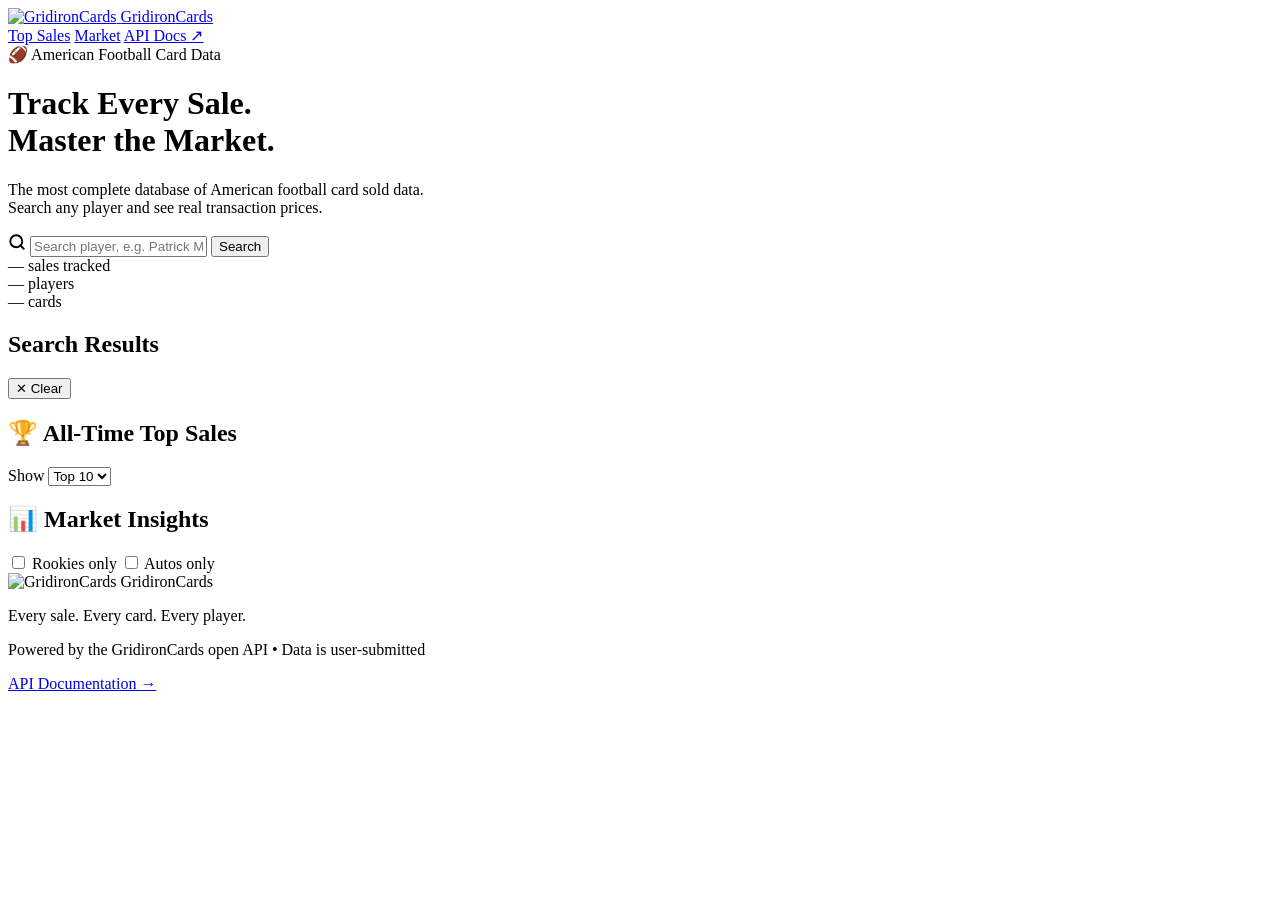
==== docs/index.html @ 2bea670d "Add docs/ for GitHub Pages with .nojekyll and Render API routing GitHub Pages is configured to build" ====
<!DOCTYPE html>
<html lang="en">
<head>
  <meta charset="UTF-8">
  <meta name="viewport" content="width=device-width, initial-scale=1.0">
  <title>GridironCards — Football Card Sales Tracker</title>
  <link rel="stylesheet" href="/style.css">
  <link rel="icon" type="image/svg+xml" href="/logo.svg">
</head>
<body>

  <!-- ── Navbar ─────────────────────────────────────────────────── -->
  <nav class="navbar">
    <div class="nav-inner">
      <a href="/" class="brand">
        <img src="/logo.svg" alt="GridironCards" class="nav-logo">
        <span class="brand-name">Gridiron<span class="brand-accent">Cards</span></span>
      </a>
      <div class="nav-links">
        <a href="#top-sales">Top Sales</a>
        <a href="#market">Market</a>
        <a href="/docs" target="_blank" rel="noopener">API Docs ↗</a>
      </div>
    </div>
  </nav>

  <!-- ── Hero ───────────────────────────────────────────────────── -->
  <header class="hero">
    <div class="field-lines" aria-hidden="true"></div>
    <div class="hero-inner">
      <div class="hero-eyebrow">🏈 American Football Card Data</div>
      <h1 class="hero-title">Track Every <span class="gold">Sale</span>.<br>Master the Market.</h1>
      <p class="hero-sub">The most complete database of American football card sold data.<br>Search any player and see real transaction prices.</p>
      <div class="search-bar">
        <span class="search-icon">
          <svg width="18" height="18" viewBox="0 0 24 24" fill="none" stroke="currentColor" stroke-width="2.5" stroke-linecap="round"><circle cx="11" cy="11" r="8"/><line x1="21" y1="21" x2="16.65" y2="16.65"/></svg>
        </span>
        <input type="text" id="search-input" placeholder="Search player, e.g. Patrick Mahomes…" autocomplete="off">
        <button id="search-btn" onclick="handleSearch()">Search</button>
      </div>
      <div class="hero-stats" id="hero-stats">
        <div class="stat-pill" id="stat-sales">— sales tracked</div>
        <div class="stat-pill" id="stat-players">— players</div>
        <div class="stat-pill" id="stat-cards">— cards</div>
      </div>
    </div>
  </header>

  <!-- ── Search Results ────────────────────────────────────────── -->
  <section id="search-results" class="section hidden">
    <div class="section-inner">
      <div class="section-header">
        <h2 class="section-title">
          Search Results
          <span class="tag" id="results-count"></span>
        </h2>
        <button class="btn-ghost" onclick="clearSearch()">✕ Clear</button>
      </div>
      <div id="search-results-body"></div>
    </div>
  </section>

  <!-- ── Top Sales ──────────────────────────────────────────────── -->
  <section id="top-sales" class="section alt">
    <div class="section-inner">
      <div class="section-header">
        <h2 class="section-title">🏆 All-Time Top Sales</h2>
        <div class="filter-row">
          <label>Show
            <select id="top-sales-limit" onchange="loadTopSales()">
              <option value="10">Top 10</option>
              <option value="25">Top 25</option>
              <option value="50">Top 50</option>
            </select>
          </label>
        </div>
      </div>
      <div id="top-sales-body"><div class="spinner"></div></div>
    </div>
  </section>

  <!-- ── Market Insights ───────────────────────────────────────── -->
  <section id="market" class="section">
    <div class="section-inner">
      <div class="section-header">
        <h2 class="section-title">📊 Market Insights</h2>
        <div class="filter-row">
          <label><input type="checkbox" id="filter-rookie" onchange="loadMarket()"> Rookies only</label>
          <label><input type="checkbox" id="filter-auto" onchange="loadMarket()"> Autos only</label>
        </div>
      </div>
      <div id="market-body"><div class="spinner"></div></div>
    </div>
  </section>

  <!-- ── Footer ─────────────────────────────────────────────────── -->
  <footer>
    <div class="footer-inner">
      <div class="footer-brand">
        <img src="/logo.svg" alt="GridironCards" class="footer-logo">
        <span class="brand-name">Gridiron<span class="brand-accent">Cards</span></span>
      </div>
      <p class="footer-tagline">Every sale. Every card. Every player.</p>
      <p class="footer-sub">Powered by the GridironCards open API &bull; Data is user-submitted</p>
      <a class="footer-link" href="/docs" target="_blank" rel="noopener">API Documentation →</a>
    </div>
  </footer>

  <script src="/app.js"></script>
</body>
</html>
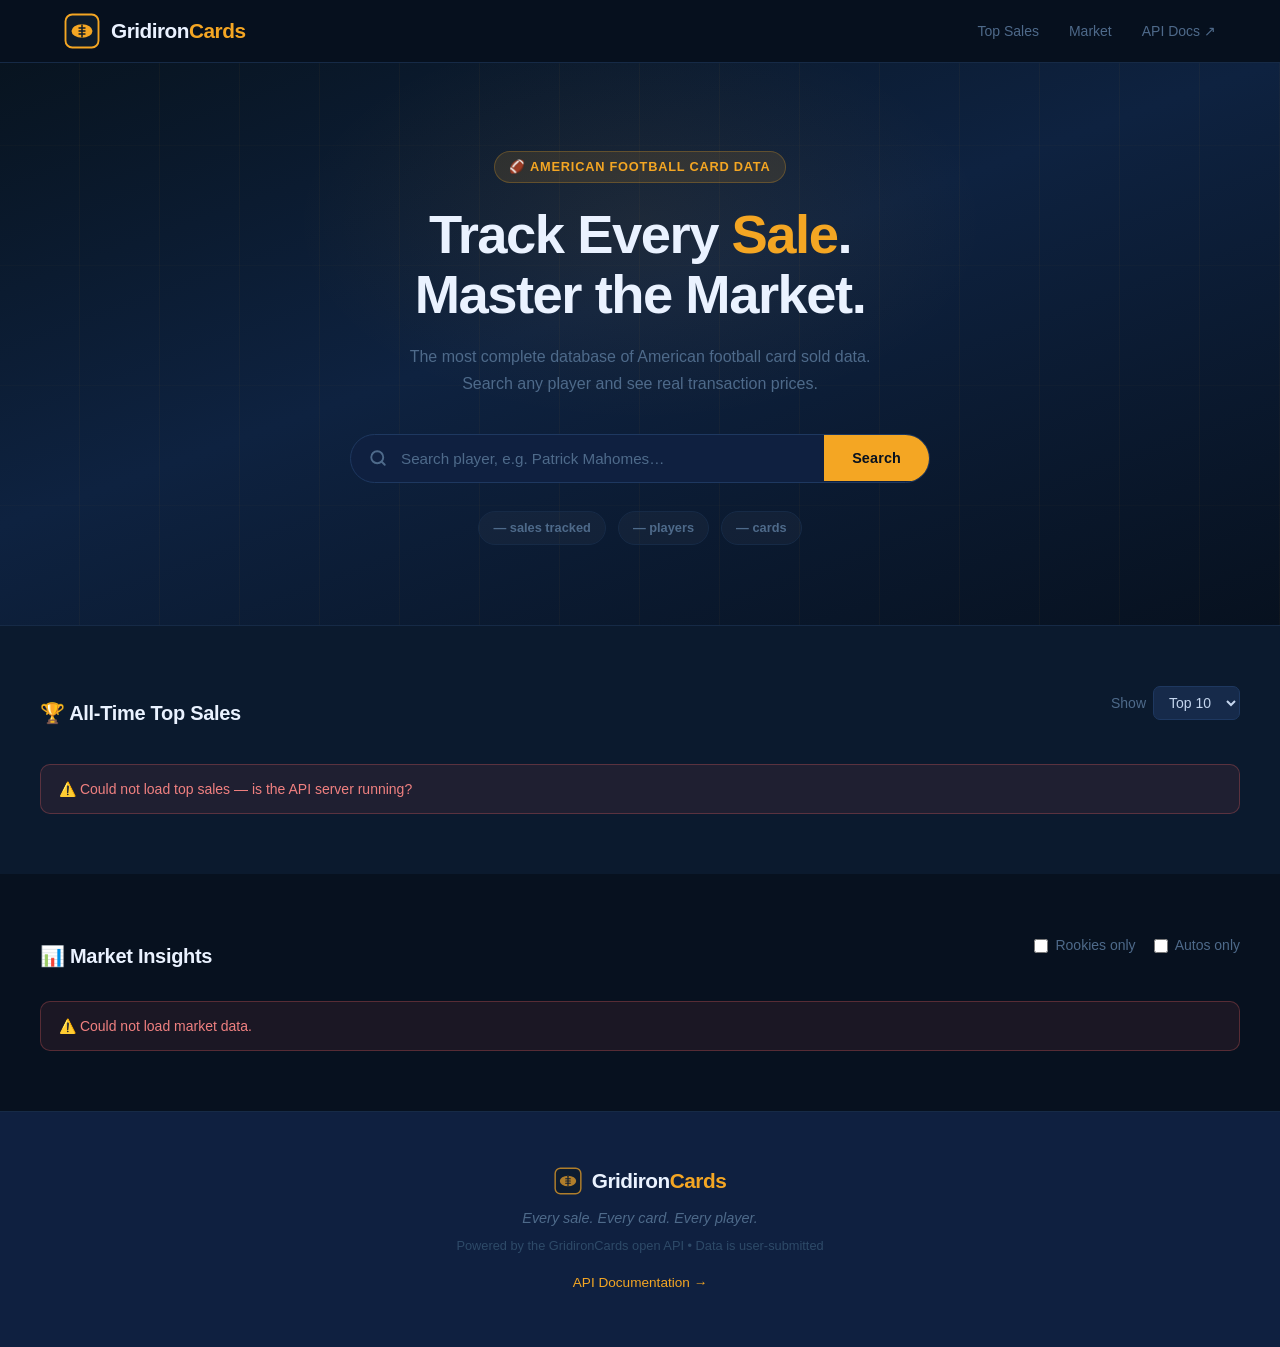
==== commit c50ee91c: "Fix GitHub Pages: use relative paths for assets Absolute paths like /style.css resolve to the domain" ====
--- a/docs/index.html
+++ b/docs/index.html
@@ -4,22 +4,22 @@
   <meta charset="UTF-8">
   <meta name="viewport" content="width=device-width, initial-scale=1.0">
   <title>GridironCards — Football Card Sales Tracker</title>
-  <link rel="stylesheet" href="/style.css">
-  <link rel="icon" type="image/svg+xml" href="/logo.svg">
+  <link rel="stylesheet" href="style.css">
+  <link rel="icon" type="image/svg+xml" href="logo.svg">
 </head>
 <body>
 
   <!-- ── Navbar ─────────────────────────────────────────────────── -->
   <nav class="navbar">
     <div class="nav-inner">
-      <a href="/" class="brand">
-        <img src="/logo.svg" alt="GridironCards" class="nav-logo">
+      <a href="." class="brand">
+        <img src="logo.svg" alt="GridironCards" class="nav-logo">
         <span class="brand-name">Gridiron<span class="brand-accent">Cards</span></span>
       </a>
       <div class="nav-links">
         <a href="#top-sales">Top Sales</a>
         <a href="#market">Market</a>
-        <a href="/docs" target="_blank" rel="noopener">API Docs ↗</a>
+        <a href="https://gridironcards.onrender.com/docs" target="_blank" rel="noopener">API Docs ↗</a>
       </div>
     </div>
   </nav>
@@ -97,15 +97,15 @@
   <footer>
     <div class="footer-inner">
       <div class="footer-brand">
-        <img src="/logo.svg" alt="GridironCards" class="footer-logo">
+        <img src="logo.svg" alt="GridironCards" class="footer-logo">
         <span class="brand-name">Gridiron<span class="brand-accent">Cards</span></span>
       </div>
       <p class="footer-tagline">Every sale. Every card. Every player.</p>
       <p class="footer-sub">Powered by the GridironCards open API &bull; Data is user-submitted</p>
-      <a class="footer-link" href="/docs" target="_blank" rel="noopener">API Documentation →</a>
+      <a class="footer-link" href="https://gridironcards.onrender.com/docs" target="_blank" rel="noopener">API Documentation →</a>
     </div>
   </footer>
 
-  <script src="/app.js"></script>
+  <script src="app.js"></script>
 </body>
 </html>
--- a/docs/style.css
+++ b/docs/style.css
@@ -0,0 +1,325 @@
+/* ── Variables ────────────────────────────────────────────────── */
+:root {
+  --bg:         #07111F;
+  --bg-alt:     #0B1A2E;
+  --bg-card:    #0F2040;
+  --bg-raised:  #162A4A;
+  --gold:       #F4A623;
+  --gold-light: #FFBF4F;
+  --gold-dim:   rgba(244, 166, 35, 0.12);
+  --gold-glow:  rgba(244, 166, 35, 0.25);
+  --text:       #C5D6EE;
+  --text-dim:   #4E6A8A;
+  --text-muted: #2E4A68;
+  --border:     #162A46;
+  --border-lit: #1E3860;
+  --green:      #2ECC80;
+  --red:        #E05F5F;
+  --blue-acc:   #6BA3FF;
+  --radius:     10px;
+  --radius-lg:  16px;
+  --shadow:     0 8px 32px rgba(0,0,0,0.45);
+}
+
+/* ── Reset ────────────────────────────────────────────────────── */
+*, *::before, *::after { box-sizing: border-box; margin: 0; padding: 0; }
+html { scroll-behavior: smooth; }
+body {
+  background: var(--bg);
+  color: var(--text);
+  font-family: -apple-system, BlinkMacSystemFont, 'Segoe UI', Roboto, 'Helvetica Neue', sans-serif;
+  line-height: 1.6;
+  -webkit-font-smoothing: antialiased;
+}
+a { color: inherit; text-decoration: none; }
+img { display: block; }
+
+/* ── Navbar ───────────────────────────────────────────────────── */
+.navbar {
+  position: sticky; top: 0; z-index: 200;
+  background: rgba(7, 17, 31, 0.88);
+  backdrop-filter: blur(16px);
+  -webkit-backdrop-filter: blur(16px);
+  border-bottom: 1px solid var(--border);
+}
+.nav-inner {
+  max-width: 1200px; margin: 0 auto;
+  display: flex; align-items: center; justify-content: space-between;
+  padding: 0 24px; height: 62px;
+}
+.brand { display: flex; align-items: center; gap: 11px; }
+.nav-logo { width: 36px; height: 36px; flex-shrink: 0; }
+.brand-name {
+  font-size: 1.3rem; font-weight: 800;
+  color: #EAF2FF; letter-spacing: -0.5px;
+}
+.brand-accent { color: var(--gold); }
+.nav-links { display: flex; align-items: center; gap: 30px; }
+.nav-links a {
+  font-size: 0.875rem; font-weight: 500;
+  color: var(--text-dim);
+  transition: color 0.18s;
+}
+.nav-links a:hover { color: var(--gold); }
+
+/* ── Hero ─────────────────────────────────────────────────────── */
+.hero {
+  position: relative; overflow: hidden;
+  background: linear-gradient(160deg, #081420 0%, #0E2240 45%, #07111F 100%);
+  border-bottom: 1px solid var(--border);
+  padding: 88px 24px 80px;
+  text-align: center;
+}
+/* Subtle yard-line grid */
+.field-lines {
+  position: absolute; inset: 0; pointer-events: none;
+  background:
+    repeating-linear-gradient(90deg,
+      transparent 0, transparent 79px,
+      rgba(244,166,35,0.035) 79px, rgba(244,166,35,0.035) 80px),
+    repeating-linear-gradient(0deg,
+      transparent 0, transparent 119px,
+      rgba(244,166,35,0.02) 119px, rgba(244,166,35,0.02) 120px);
+}
+/* Radial glow behind hero text */
+.hero::after {
+  content: '';
+  position: absolute; top: -40px; left: 50%; transform: translateX(-50%);
+  width: 700px; height: 400px;
+  background: radial-gradient(ellipse at center, rgba(244,166,35,0.07) 0%, transparent 70%);
+  pointer-events: none;
+}
+.hero-inner { position: relative; z-index: 1; max-width: 680px; margin: 0 auto; }
+.hero-eyebrow {
+  display: inline-block;
+  font-size: 0.8rem; font-weight: 600; letter-spacing: 0.06em;
+  text-transform: uppercase;
+  color: var(--gold);
+  background: var(--gold-dim);
+  border: 1px solid rgba(244,166,35,0.25);
+  padding: 5px 14px; border-radius: 20px;
+  margin-bottom: 22px;
+}
+.hero-title {
+  font-size: clamp(2.1rem, 5.5vw, 3.4rem);
+  font-weight: 900; line-height: 1.1;
+  color: #EAF2FF; letter-spacing: -1.5px;
+  margin-bottom: 18px;
+}
+.gold { color: var(--gold); }
+.hero-sub {
+  color: var(--text-dim); font-size: 1rem; line-height: 1.7;
+  margin-bottom: 36px;
+}
+
+/* Search bar */
+.search-bar {
+  display: flex; align-items: center;
+  max-width: 580px; margin: 0 auto 28px;
+  background: var(--bg-card);
+  border: 1.5px solid var(--border-lit);
+  border-radius: 50px;
+  overflow: hidden;
+  transition: border-color 0.2s, box-shadow 0.2s;
+}
+.search-bar:focus-within {
+  border-color: var(--gold);
+  box-shadow: 0 0 0 4px var(--gold-glow);
+}
+.search-icon {
+  display: flex; align-items: center;
+  padding-left: 18px; color: var(--text-dim); flex-shrink: 0;
+}
+.search-bar input {
+  flex: 1; min-width: 0;
+  background: none; border: none; outline: none;
+  padding: 15px 14px; color: #EAF2FF; font-size: 0.95rem;
+}
+.search-bar input::placeholder { color: var(--text-dim); }
+.search-bar button {
+  background: var(--gold); border: none; cursor: pointer;
+  padding: 15px 28px; flex-shrink: 0;
+  color: #07111F; font-weight: 700; font-size: 0.9rem;
+  letter-spacing: 0.01em;
+  transition: background 0.18s;
+}
+.search-bar button:hover { background: var(--gold-light); }
+.search-bar button:active { transform: scale(0.97); }
+
+/* Hero stats pills */
+.hero-stats { display: flex; justify-content: center; gap: 12px; flex-wrap: wrap; }
+.stat-pill {
+  font-size: 0.8rem; font-weight: 600; color: var(--text-dim);
+  background: rgba(255,255,255,0.03);
+  border: 1px solid var(--border);
+  padding: 6px 14px; border-radius: 20px;
+}
+
+/* ── Sections ─────────────────────────────────────────────────── */
+.section { padding: 60px 24px; }
+.section.alt { background: var(--bg-alt); }
+.section-inner { max-width: 1200px; margin: 0 auto; }
+.section-header {
+  display: flex; align-items: center; justify-content: space-between;
+  flex-wrap: wrap; gap: 12px; margin-bottom: 24px;
+}
+.section-title {
+  font-size: 1.25rem; font-weight: 800;
+  color: #EAF2FF; letter-spacing: -0.3px;
+  margin-bottom: 22px;
+}
+.section-header .section-title { margin-bottom: 0; }
+
+/* Filter row */
+.filter-row {
+  display: flex; gap: 18px; align-items: center; flex-wrap: wrap;
+  margin-bottom: 20px;
+}
+.filter-row label {
+  display: flex; align-items: center; gap: 7px;
+  font-size: 0.875rem; color: var(--text-dim); cursor: pointer;
+}
+.filter-row label:hover { color: var(--text); }
+.filter-row select {
+  background: var(--bg-raised); border: 1px solid var(--border-lit);
+  color: var(--text); padding: 7px 11px; border-radius: 7px;
+  font-size: 0.875rem; cursor: pointer; outline: none;
+  transition: border-color 0.18s;
+}
+.filter-row select:focus { border-color: var(--gold); }
+input[type="checkbox"] { accent-color: var(--gold); width: 14px; height: 14px; }
+
+/* Ghost button */
+.btn-ghost {
+  background: none; border: 1px solid var(--border-lit);
+  color: var(--text-dim); padding: 7px 14px; border-radius: 8px;
+  font-size: 0.85rem; cursor: pointer;
+  transition: color 0.18s, border-color 0.18s;
+}
+.btn-ghost:hover { color: var(--text); border-color: var(--text-dim); }
+
+/* ── Tables ───────────────────────────────────────────────────── */
+.table-wrap { overflow-x: auto; border-radius: var(--radius); border: 1px solid var(--border); }
+.data-table {
+  width: 100%; border-collapse: collapse;
+  font-size: 0.875rem; min-width: 640px;
+}
+.data-table thead tr { background: var(--bg-raised); }
+.data-table th {
+  padding: 12px 16px; text-align: left;
+  font-size: 0.72rem; font-weight: 700; letter-spacing: 0.07em;
+  text-transform: uppercase; color: var(--text-dim);
+  white-space: nowrap;
+}
+.data-table td {
+  padding: 14px 16px;
+  border-top: 1px solid var(--border);
+  vertical-align: middle;
+}
+.data-table tbody tr { transition: background 0.12s; }
+.data-table tbody tr:hover { background: rgba(22, 42, 74, 0.5); }
+
+/* Cell types */
+.player-cell { display: flex; flex-direction: column; gap: 2px; }
+.player-name { color: #EAF2FF; font-weight: 600; }
+.player-team { font-size: 0.78rem; color: var(--text-dim); }
+.card-cell { display: flex; flex-direction: column; gap: 2px; }
+.card-brand { color: var(--text); font-weight: 500; }
+.card-sub { font-size: 0.78rem; color: var(--text-dim); }
+
+/* Rank */
+.rank { font-size: 0.82rem; color: var(--text-dim); font-weight: 700; min-width: 28px; }
+.rank-1 { color: #FFD700; }
+.rank-2 { color: #C0C0C0; }
+.rank-3 { color: #CD7F32; }
+
+/* Price */
+.price { font-size: 1.05rem; font-weight: 700; color: var(--gold); font-variant-numeric: tabular-nums; white-space: nowrap; }
+.price-avg { color: var(--text-dim); font-size: 0.75rem; font-weight: 500; }
+.price-high { color: var(--green); font-weight: 600; font-variant-numeric: tabular-nums; }
+.price-low  { color: var(--text-dim); font-variant-numeric: tabular-nums; }
+
+/* Badges */
+.badges { display: inline-flex; gap: 4px; margin-left: 6px; vertical-align: middle; }
+.badge {
+  display: inline-block; padding: 2px 6px; border-radius: 4px;
+  font-size: 0.68rem; font-weight: 700; letter-spacing: 0.04em; text-transform: uppercase;
+}
+.badge-rc    { background: rgba(46,204,128,0.15); color: var(--green);    border: 1px solid rgba(46,204,128,0.3); }
+.badge-auto  { background: rgba(244,166,35,0.15); color: var(--gold);     border: 1px solid rgba(244,166,35,0.3); }
+.badge-patch { background: rgba(107,163,255,0.15); color: var(--blue-acc); border: 1px solid rgba(107,163,255,0.3); }
+
+/* Platform pill */
+.platform {
+  display: inline-block; padding: 3px 10px; border-radius: 20px;
+  font-size: 0.75rem; font-weight: 600;
+  background: var(--bg-raised); border: 1px solid var(--border-lit);
+  color: var(--text-dim); white-space: nowrap;
+}
+
+/* Count badge */
+.tag {
+  display: inline-block; padding: 2px 10px; border-radius: 20px;
+  font-size: 0.75rem; font-weight: 700;
+  background: var(--gold-dim); color: var(--gold);
+  border: 1px solid rgba(244,166,35,0.25);
+}
+
+/* Sale count */
+.sale-count { color: var(--text-dim); font-variant-numeric: tabular-nums; }
+
+/* ── States ───────────────────────────────────────────────────── */
+.spinner {
+  width: 38px; height: 38px;
+  margin: 56px auto;
+  border: 3px solid var(--border);
+  border-top-color: var(--gold);
+  border-radius: 50%;
+  animation: spin 0.75s linear infinite;
+}
+@keyframes spin { to { transform: rotate(360deg); } }
+
+.empty-state {
+  text-align: center; padding: 72px 24px;
+  color: var(--text-dim);
+}
+.empty-icon { font-size: 2.8rem; margin-bottom: 14px; }
+.empty-state p { font-size: 0.95rem; }
+
+.error-banner {
+  background: rgba(224,95,95,0.09);
+  border: 1px solid rgba(224,95,95,0.3);
+  color: #F08080;
+  padding: 13px 18px; border-radius: var(--radius);
+  font-size: 0.875rem;
+}
+
+.hidden { display: none !important; }
+
+/* ── Footer ───────────────────────────────────────────────────── */
+footer {
+  background: var(--bg-card);
+  border-top: 1px solid var(--border);
+  padding: 52px 24px;
+  text-align: center;
+}
+.footer-inner { max-width: 1200px; margin: 0 auto; }
+.footer-brand {
+  display: flex; align-items: center; justify-content: center;
+  gap: 10px; margin-bottom: 10px;
+}
+.footer-logo { width: 28px; height: 28px; opacity: 0.7; }
+.footer-tagline { color: var(--text-dim); font-size: 0.9rem; margin-bottom: 6px; font-style: italic; }
+.footer-sub { color: var(--text-muted); font-size: 0.8rem; margin-bottom: 12px; }
+.footer-link { color: var(--gold); font-size: 0.85rem; transition: opacity 0.18s; }
+.footer-link:hover { opacity: 0.75; }
+
+/* ── Responsive ───────────────────────────────────────────────── */
+@media (max-width: 768px) {
+  .nav-links { display: none; }
+  .hero { padding: 60px 20px 52px; }
+  .section { padding: 44px 20px; }
+  /* Hide lower-priority columns on mobile */
+  .data-table .col-platform { display: none; }
+  .data-table .col-cond    { display: none; }
+}
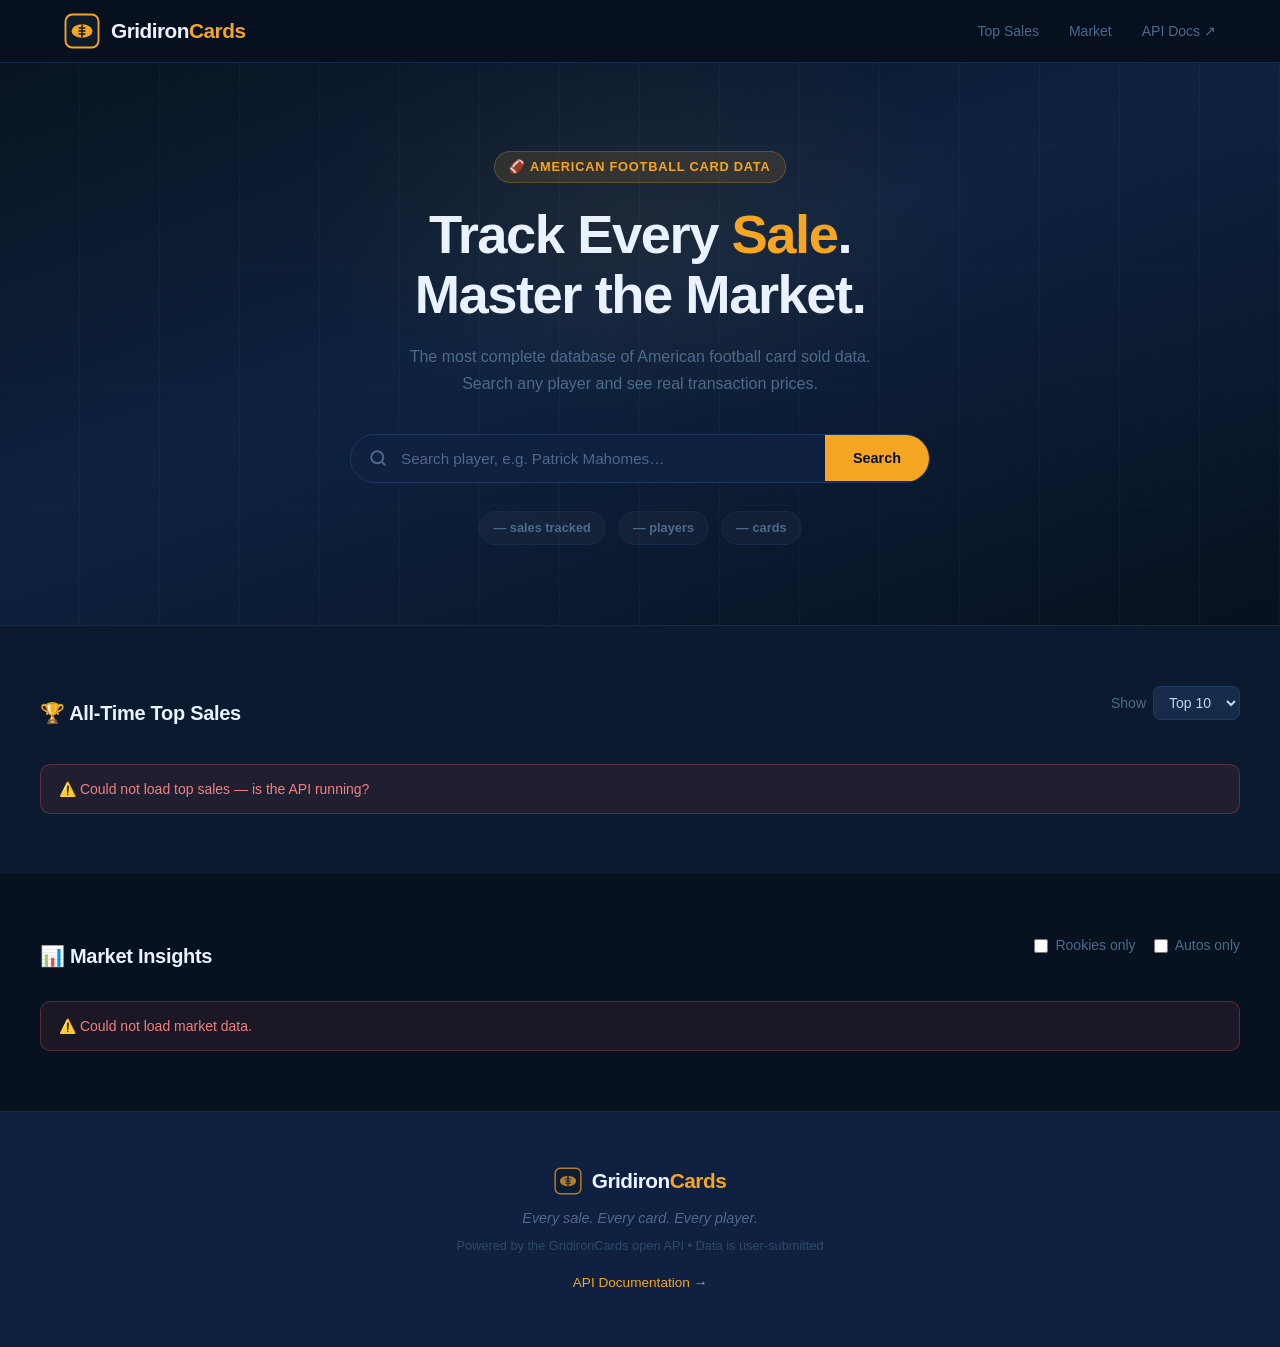
==== commit a39c9c72: "Fix GitHub Pages styling: inline all CSS, JS, and SVG into single file External file loading was unr" ====
--- a/docs/index.html
+++ b/docs/index.html
@@ -4,16 +4,112 @@
   <meta charset="UTF-8">
   <meta name="viewport" content="width=device-width, initial-scale=1.0">
   <title>GridironCards — Football Card Sales Tracker</title>
-  <link rel="stylesheet" href="style.css">
-  <link rel="icon" type="image/svg+xml" href="logo.svg">
+  <style>
+:root{--bg:#07111F;--bg-alt:#0B1A2E;--bg-card:#0F2040;--bg-raised:#162A4A;--gold:#F4A623;--gold-light:#FFBF4F;--gold-dim:rgba(244,166,35,0.12);--gold-glow:rgba(244,166,35,0.25);--text:#C5D6EE;--text-dim:#4E6A8A;--text-muted:#2E4A68;--border:#162A46;--border-lit:#1E3860;--green:#2ECC80;--red:#E05F5F;--blue-acc:#6BA3FF;--radius:10px;--shadow:0 8px 32px rgba(0,0,0,0.45)}
+*,*::before,*::after{box-sizing:border-box;margin:0;padding:0}
+html{scroll-behavior:smooth}
+body{background:var(--bg);color:var(--text);font-family:-apple-system,BlinkMacSystemFont,'Segoe UI',Roboto,'Helvetica Neue',sans-serif;line-height:1.6;-webkit-font-smoothing:antialiased}
+a{color:inherit;text-decoration:none}
+img{display:block}
+.navbar{position:sticky;top:0;z-index:200;background:rgba(7,17,31,0.88);backdrop-filter:blur(16px);-webkit-backdrop-filter:blur(16px);border-bottom:1px solid var(--border)}
+.nav-inner{max-width:1200px;margin:0 auto;display:flex;align-items:center;justify-content:space-between;padding:0 24px;height:62px}
+.brand{display:flex;align-items:center;gap:11px}
+.nav-logo{width:36px;height:36px;flex-shrink:0}
+.brand-name{font-size:1.3rem;font-weight:800;color:#EAF2FF;letter-spacing:-0.5px}
+.brand-accent{color:var(--gold)}
+.nav-links{display:flex;align-items:center;gap:30px}
+.nav-links a{font-size:.875rem;font-weight:500;color:var(--text-dim);transition:color .18s}
+.nav-links a:hover{color:var(--gold)}
+.hero{position:relative;overflow:hidden;background:linear-gradient(160deg,#081420 0%,#0E2240 45%,#07111F 100%);border-bottom:1px solid var(--border);padding:88px 24px 80px;text-align:center}
+.field-lines{position:absolute;inset:0;pointer-events:none;background:repeating-linear-gradient(90deg,transparent 0,transparent 79px,rgba(244,166,35,.035) 79px,rgba(244,166,35,.035) 80px),repeating-linear-gradient(0deg,transparent 0,transparent 119px,rgba(244,166,35,.02) 119px,rgba(244,166,35,.02) 120px)}
+.hero::after{content:'';position:absolute;top:-40px;left:50%;transform:translateX(-50%);width:700px;height:400px;background:radial-gradient(ellipse at center,rgba(244,166,35,.07) 0%,transparent 70%);pointer-events:none}
+.hero-inner{position:relative;z-index:1;max-width:680px;margin:0 auto}
+.hero-eyebrow{display:inline-block;font-size:.8rem;font-weight:600;letter-spacing:.06em;text-transform:uppercase;color:var(--gold);background:var(--gold-dim);border:1px solid rgba(244,166,35,.25);padding:5px 14px;border-radius:20px;margin-bottom:22px}
+.hero-title{font-size:clamp(2.1rem,5.5vw,3.4rem);font-weight:900;line-height:1.1;color:#EAF2FF;letter-spacing:-1.5px;margin-bottom:18px}
+.gold{color:var(--gold)}
+.hero-sub{color:var(--text-dim);font-size:1rem;line-height:1.7;margin-bottom:36px}
+.search-bar{display:flex;align-items:center;max-width:580px;margin:0 auto 28px;background:var(--bg-card);border:1.5px solid var(--border-lit);border-radius:50px;overflow:hidden;transition:border-color .2s,box-shadow .2s}
+.search-bar:focus-within{border-color:var(--gold);box-shadow:0 0 0 4px var(--gold-glow)}
+.search-icon{display:flex;align-items:center;padding-left:18px;color:var(--text-dim);flex-shrink:0}
+.search-bar input{flex:1;min-width:0;background:none;border:none;outline:none;padding:15px 14px;color:#EAF2FF;font-size:.95rem}
+.search-bar input::placeholder{color:var(--text-dim)}
+.search-bar button{background:var(--gold);border:none;cursor:pointer;padding:15px 28px;flex-shrink:0;color:#07111F;font-weight:700;font-size:.9rem;transition:background .18s}
+.search-bar button:hover{background:var(--gold-light)}
+.search-bar button:active{transform:scale(.97)}
+.hero-stats{display:flex;justify-content:center;gap:12px;flex-wrap:wrap}
+.stat-pill{font-size:.8rem;font-weight:600;color:var(--text-dim);background:rgba(255,255,255,.03);border:1px solid var(--border);padding:6px 14px;border-radius:20px}
+.section{padding:60px 24px}
+.section.alt{background:var(--bg-alt)}
+.section-inner{max-width:1200px;margin:0 auto}
+.section-header{display:flex;align-items:center;justify-content:space-between;flex-wrap:wrap;gap:12px;margin-bottom:24px}
+.section-title{font-size:1.25rem;font-weight:800;color:#EAF2FF;letter-spacing:-.3px;margin-bottom:22px}
+.section-header .section-title{margin-bottom:0}
+.filter-row{display:flex;gap:18px;align-items:center;flex-wrap:wrap;margin-bottom:20px}
+.filter-row label{display:flex;align-items:center;gap:7px;font-size:.875rem;color:var(--text-dim);cursor:pointer}
+.filter-row label:hover{color:var(--text)}
+.filter-row select{background:var(--bg-raised);border:1px solid var(--border-lit);color:var(--text);padding:7px 11px;border-radius:7px;font-size:.875rem;cursor:pointer;outline:none}
+input[type="checkbox"]{accent-color:var(--gold);width:14px;height:14px}
+.btn-ghost{background:none;border:1px solid var(--border-lit);color:var(--text-dim);padding:7px 14px;border-radius:8px;font-size:.85rem;cursor:pointer;transition:color .18s,border-color .18s}
+.btn-ghost:hover{color:var(--text);border-color:var(--text-dim)}
+.table-wrap{overflow-x:auto;border-radius:var(--radius);border:1px solid var(--border)}
+.data-table{width:100%;border-collapse:collapse;font-size:.875rem;min-width:640px}
+.data-table thead tr{background:var(--bg-raised)}
+.data-table th{padding:12px 16px;text-align:left;font-size:.72rem;font-weight:700;letter-spacing:.07em;text-transform:uppercase;color:var(--text-dim);white-space:nowrap}
+.data-table td{padding:14px 16px;border-top:1px solid var(--border);vertical-align:middle}
+.data-table tbody tr{transition:background .12s}
+.data-table tbody tr:hover{background:rgba(22,42,74,.5)}
+.player-cell{display:flex;flex-direction:column;gap:2px}
+.player-name{color:#EAF2FF;font-weight:600}
+.player-team{font-size:.78rem;color:var(--text-dim)}
+.card-cell{display:flex;flex-direction:column;gap:2px}
+.card-brand{color:var(--text);font-weight:500}
+.card-sub{font-size:.78rem;color:var(--text-dim)}
+.rank{font-size:.82rem;color:var(--text-dim);font-weight:700;min-width:28px}
+.rank-1{color:#FFD700}.rank-2{color:#C0C0C0}.rank-3{color:#CD7F32}
+.price{font-size:1.05rem;font-weight:700;color:var(--gold);font-variant-numeric:tabular-nums;white-space:nowrap}
+.price-avg{color:var(--text-dim);font-size:.75rem;font-weight:500}
+.price-high{color:var(--green);font-weight:600;font-variant-numeric:tabular-nums}
+.price-low{color:var(--text-dim);font-variant-numeric:tabular-nums}
+.badges{display:inline-flex;gap:4px;margin-left:6px;vertical-align:middle}
+.badge{display:inline-block;padding:2px 6px;border-radius:4px;font-size:.68rem;font-weight:700;letter-spacing:.04em;text-transform:uppercase}
+.badge-rc{background:rgba(46,204,128,.15);color:var(--green);border:1px solid rgba(46,204,128,.3)}
+.badge-auto{background:rgba(244,166,35,.15);color:var(--gold);border:1px solid rgba(244,166,35,.3)}
+.badge-patch{background:rgba(107,163,255,.15);color:var(--blue-acc);border:1px solid rgba(107,163,255,.3)}
+.platform{display:inline-block;padding:3px 10px;border-radius:20px;font-size:.75rem;font-weight:600;background:var(--bg-raised);border:1px solid var(--border-lit);color:var(--text-dim);white-space:nowrap}
+.tag{display:inline-block;padding:2px 10px;border-radius:20px;font-size:.75rem;font-weight:700;background:var(--gold-dim);color:var(--gold);border:1px solid rgba(244,166,35,.25)}
+.sale-count{color:var(--text-dim);font-variant-numeric:tabular-nums}
+.spinner{width:38px;height:38px;margin:56px auto;border:3px solid var(--border);border-top-color:var(--gold);border-radius:50%;animation:spin .75s linear infinite}
+@keyframes spin{to{transform:rotate(360deg)}}
+.empty-state{text-align:center;padding:72px 24px;color:var(--text-dim)}
+.empty-icon{font-size:2.8rem;margin-bottom:14px}
+.empty-state p{font-size:.95rem}
+.error-banner{background:rgba(224,95,95,.09);border:1px solid rgba(224,95,95,.3);color:#F08080;padding:13px 18px;border-radius:var(--radius);font-size:.875rem}
+.hidden{display:none!important}
+footer{background:var(--bg-card);border-top:1px solid var(--border);padding:52px 24px;text-align:center}
+.footer-inner{max-width:1200px;margin:0 auto}
+.footer-brand{display:flex;align-items:center;justify-content:center;gap:10px;margin-bottom:10px}
+.footer-logo{width:28px;height:28px;opacity:.7}
+.footer-tagline{color:var(--text-dim);font-size:.9rem;margin-bottom:6px;font-style:italic}
+.footer-sub{color:var(--text-muted);font-size:.8rem;margin-bottom:12px}
+.footer-link{color:var(--gold);font-size:.85rem}
+.footer-link:hover{opacity:.75}
+@media(max-width:768px){.nav-links{display:none}.hero{padding:60px 20px 52px}.section{padding:44px 20px}.data-table .col-platform,.data-table .col-cond{display:none}}
+  </style>
 </head>
 <body>
 
-  <!-- ── Navbar ─────────────────────────────────────────────────── -->
   <nav class="navbar">
     <div class="nav-inner">
       <a href="." class="brand">
-        <img src="logo.svg" alt="GridironCards" class="nav-logo">
+        <svg class="nav-logo" viewBox="0 0 48 48" fill="none" xmlns="http://www.w3.org/2000/svg">
+          <rect x="2" y="2" width="44" height="44" rx="9" fill="#0D1B2A"/>
+          <rect x="2" y="2" width="44" height="44" rx="9" fill="none" stroke="#F4A623" stroke-width="2.5"/>
+          <ellipse cx="24" cy="24" rx="14" ry="9" fill="#F4A623"/>
+          <line x1="24" y1="16" x2="24" y2="32" stroke="#0D1B2A" stroke-width="2" stroke-linecap="round"/>
+          <line x1="20" y1="20" x2="28" y2="20" stroke="#0D1B2A" stroke-width="1.8" stroke-linecap="round"/>
+          <line x1="20" y1="24" x2="28" y2="24" stroke="#0D1B2A" stroke-width="1.8" stroke-linecap="round"/>
+          <line x1="20" y1="28" x2="28" y2="28" stroke="#0D1B2A" stroke-width="1.8" stroke-linecap="round"/>
+        </svg>
         <span class="brand-name">Gridiron<span class="brand-accent">Cards</span></span>
       </a>
       <div class="nav-links">
@@ -24,7 +120,6 @@
     </div>
   </nav>
 
-  <!-- ── Hero ───────────────────────────────────────────────────── -->
   <header class="hero">
     <div class="field-lines" aria-hidden="true"></div>
     <div class="hero-inner">
@@ -36,9 +131,9 @@
           <svg width="18" height="18" viewBox="0 0 24 24" fill="none" stroke="currentColor" stroke-width="2.5" stroke-linecap="round"><circle cx="11" cy="11" r="8"/><line x1="21" y1="21" x2="16.65" y2="16.65"/></svg>
         </span>
         <input type="text" id="search-input" placeholder="Search player, e.g. Patrick Mahomes…" autocomplete="off">
-        <button id="search-btn" onclick="handleSearch()">Search</button>
-      </div>
-      <div class="hero-stats" id="hero-stats">
+        <button onclick="handleSearch()">Search</button>
+      </div>
+      <div class="hero-stats">
         <div class="stat-pill" id="stat-sales">— sales tracked</div>
         <div class="stat-pill" id="stat-players">— players</div>
         <div class="stat-pill" id="stat-cards">— cards</div>
@@ -46,21 +141,16 @@
     </div>
   </header>
 
-  <!-- ── Search Results ────────────────────────────────────────── -->
   <section id="search-results" class="section hidden">
     <div class="section-inner">
       <div class="section-header">
-        <h2 class="section-title">
-          Search Results
-          <span class="tag" id="results-count"></span>
-        </h2>
+        <h2 class="section-title">Search Results <span class="tag" id="results-count"></span></h2>
         <button class="btn-ghost" onclick="clearSearch()">✕ Clear</button>
       </div>
       <div id="search-results-body"></div>
     </div>
   </section>
 
-  <!-- ── Top Sales ──────────────────────────────────────────────── -->
   <section id="top-sales" class="section alt">
     <div class="section-inner">
       <div class="section-header">
@@ -79,7 +169,6 @@
     </div>
   </section>
 
-  <!-- ── Market Insights ───────────────────────────────────────── -->
   <section id="market" class="section">
     <div class="section-inner">
       <div class="section-header">
@@ -93,11 +182,18 @@
     </div>
   </section>
 
-  <!-- ── Footer ─────────────────────────────────────────────────── -->
   <footer>
     <div class="footer-inner">
       <div class="footer-brand">
-        <img src="logo.svg" alt="GridironCards" class="footer-logo">
+        <svg class="footer-logo" viewBox="0 0 48 48" fill="none" xmlns="http://www.w3.org/2000/svg">
+          <rect x="2" y="2" width="44" height="44" rx="9" fill="#0D1B2A"/>
+          <rect x="2" y="2" width="44" height="44" rx="9" fill="none" stroke="#F4A623" stroke-width="2.5"/>
+          <ellipse cx="24" cy="24" rx="14" ry="9" fill="#F4A623"/>
+          <line x1="24" y1="16" x2="24" y2="32" stroke="#0D1B2A" stroke-width="2" stroke-linecap="round"/>
+          <line x1="20" y1="20" x2="28" y2="20" stroke="#0D1B2A" stroke-width="1.8" stroke-linecap="round"/>
+          <line x1="20" y1="24" x2="28" y2="24" stroke="#0D1B2A" stroke-width="1.8" stroke-linecap="round"/>
+          <line x1="20" y1="28" x2="28" y2="28" stroke="#0D1B2A" stroke-width="1.8" stroke-linecap="round"/>
+        </svg>
         <span class="brand-name">Gridiron<span class="brand-accent">Cards</span></span>
       </div>
       <p class="footer-tagline">Every sale. Every card. Every player.</p>
@@ -106,6 +202,84 @@
     </div>
   </footer>
 
-  <script src="app.js"></script>
+  <script>
+const API_BASE = window.location.hostname.endsWith('github.io')
+  ? 'https://gridironcards.onrender.com'
+  : '';
+
+function fmt$(n){return new Intl.NumberFormat('en-US',{style:'currency',currency:'USD'}).format(n)}
+function fmtDate(iso){if(!iso)return'—';const d=new Date(iso);return isNaN(d)?'—':d.toLocaleDateString('en-US',{month:'short',day:'numeric',year:'numeric'})}
+function rankClass(i){return i===0?'rank rank-1':i===1?'rank rank-2':i===2?'rank rank-3':'rank'}
+function cardBadges(c){let b='';if(c.is_rookie)b+='<span class="badge badge-rc">RC</span>';if(c.is_autograph)b+='<span class="badge badge-auto">Auto</span>';if(c.is_patch)b+='<span class="badge badge-patch">Patch</span>';return b?`<span class="badges">${b}</span>`:''}
+function esc(s){return String(s??'').replace(/&/g,'&amp;').replace(/</g,'&lt;').replace(/>/g,'&gt;').replace(/"/g,'&quot;')}
+async function api(path){const r=await fetch(API_BASE+path);if(!r.ok)throw new Error(r.status);return r.json()}
+function spinner(){return'<div class="spinner"></div>'}
+function empty(m){return`<div class="empty-state"><div class="empty-icon">🏈</div><p>${m}</p></div>`}
+function err(m){return`<div class="error-banner">⚠️ ${m}</div>`}
+function setHTML(id,html){document.getElementById(id).innerHTML=html}
+
+async function loadHeroStats(){
+  try{
+    const[p,c,s]=await Promise.allSettled([api('/players/?limit=500'),api('/cards/?limit=500'),api('/sales/?limit=500')]);
+    document.getElementById('stat-sales').textContent=`${s.status==='fulfilled'?s.value.length:'—'} sales tracked`;
+    document.getElementById('stat-players').textContent=`${p.status==='fulfilled'?p.value.length:'—'} players`;
+    document.getElementById('stat-cards').textContent=`${c.status==='fulfilled'?c.value.length:'—'} cards`;
+  }catch(_){}
+}
+
+async function loadTopSales(){
+  setHTML('top-sales-body',spinner());
+  const limit=document.getElementById('top-sales-limit').value;
+  try{
+    const sales=await api(`/analytics/top-sales?limit=${limit}`);
+    if(!sales.length){setHTML('top-sales-body',empty('No sales recorded yet.'));return}
+    const rows=sales.map((s,i)=>`<tr><td><span class="${rankClass(i)}">#${i+1}</span></td><td><div class="player-cell"><span class="player-name">${esc(s.player_name)}</span></div></td><td><div class="card-cell"><span class="card-brand">${esc(s.year+' '+s.brand)}</span><span class="card-sub">${esc(s.variant??'—')}</span></div></td><td><span class="price">${fmt$(s.sale_price)}</span></td><td>${fmtDate(s.sale_date)}</td><td class="col-platform"><span class="platform">${esc(s.platform??'—')}</span></td></tr>`).join('');
+    setHTML('top-sales-body',`<div class="table-wrap"><table class="data-table"><thead><tr><th>#</th><th>Player</th><th>Card</th><th>Sale Price</th><th>Date Sold</th><th class="col-platform">Platform</th></tr></thead><tbody>${rows}</tbody></table></div>`);
+  }catch(e){setHTML('top-sales-body',err('Could not load top sales — is the API running?'))}
+}
+
+async function loadMarket(){
+  setHTML('market-body',spinner());
+  const rookie=document.getElementById('filter-rookie').checked;
+  const auto=document.getElementById('filter-auto').checked;
+  let qs='?limit=20';
+  if(rookie)qs+='&is_rookie=true';
+  if(auto)qs+='&is_autograph=true';
+  try{
+    const items=await api(`/analytics/price-summary${qs}`);
+    if(!items.length){setHTML('market-body',empty('No market data yet.'));return}
+    const rows=items.map(s=>`<tr><td><div class="player-cell"><span class="player-name">${esc(s.player_name)}</span></div></td><td><div class="card-cell"><span class="card-brand">${esc(s.year+' '+s.brand)}</span><span class="card-sub">${esc(s.variant??'—')}</span></div></td><td><span class="price">${fmt$(s.avg_price)}</span><span class="price-avg"> avg</span></td><td><span class="price-high">${fmt$(s.max_price)}</span></td><td><span class="price-low">${fmt$(s.min_price)}</span></td><td><span class="sale-count">${s.sale_count}</span></td><td>${fmtDate(s.last_sale_date)}</td></tr>`).join('');
+    setHTML('market-body',`<div class="table-wrap"><table class="data-table"><thead><tr><th>Player</th><th>Card</th><th>Avg Price</th><th>High</th><th>Low</th><th>Sales</th><th>Last Sale</th></tr></thead><tbody>${rows}</tbody></table></div>`);
+  }catch(e){setHTML('market-body',err('Could not load market data.'))}
+}
+
+async function handleSearch(){
+  const query=document.getElementById('search-input').value.trim();
+  if(!query)return;
+  const section=document.getElementById('search-results');
+  const countEl=document.getElementById('results-count');
+  section.classList.remove('hidden');
+  setHTML('search-results-body',spinner());
+  section.scrollIntoView({behavior:'smooth',block:'start'});
+  try{
+    const players=await api(`/players/?name=${encodeURIComponent(query)}&limit=10`);
+    if(!players.length){countEl.textContent='0 results';setHTML('search-results-body',empty(`No players found matching "${esc(query)}".`));return}
+    const salesArrays=await Promise.all(players.map(p=>api(`/sales/?player_id=${p.id}&limit=50`)));
+    const allSales=salesArrays.flat().sort((a,b)=>b.sale_price-a.sale_price);
+    countEl.textContent=`${allSales.length} result${allSales.length!==1?'s':''}`;
+    if(!allSales.length){setHTML('search-results-body',empty('No sales recorded for this player yet.'));return}
+    const rows=allSales.map(s=>`<tr><td><div class="player-cell"><span class="player-name">${esc(s.card.player.name)}</span><span class="player-team">${esc(s.card.player.team??'')}</span></div></td><td><div class="card-cell"><span class="card-brand">${esc(s.card.year+' '+s.card.brand)}${cardBadges(s.card)}</span><span class="card-sub">${esc(s.card.variant??s.card.set_name??'—')}</span></div></td><td><span class="price">${fmt$(s.sale_price)}</span></td><td class="col-cond">${esc(s.condition??'—')}${s.grade?` <strong>${s.grade}</strong>`:''}</td><td>${fmtDate(s.sale_date)}</td><td class="col-platform"><span class="platform">${esc(s.platform??'—')}</span></td></tr>`).join('');
+    setHTML('search-results-body',`<div class="table-wrap"><table class="data-table"><thead><tr><th>Player</th><th>Card</th><th>Sale Price</th><th class="col-cond">Condition</th><th>Date Sold</th><th class="col-platform">Platform</th></tr></thead><tbody>${rows}</tbody></table></div>`);
+  }catch(e){setHTML('search-results-body',err('Search failed.'))}
+}
+
+function clearSearch(){document.getElementById('search-results').classList.add('hidden');document.getElementById('search-input').value=''}
+
+document.getElementById('search-input').addEventListener('keydown',e=>{if(e.key==='Enter')handleSearch()});
+
+loadTopSales();
+loadMarket();
+loadHeroStats();
+  </script>
 </body>
 </html>
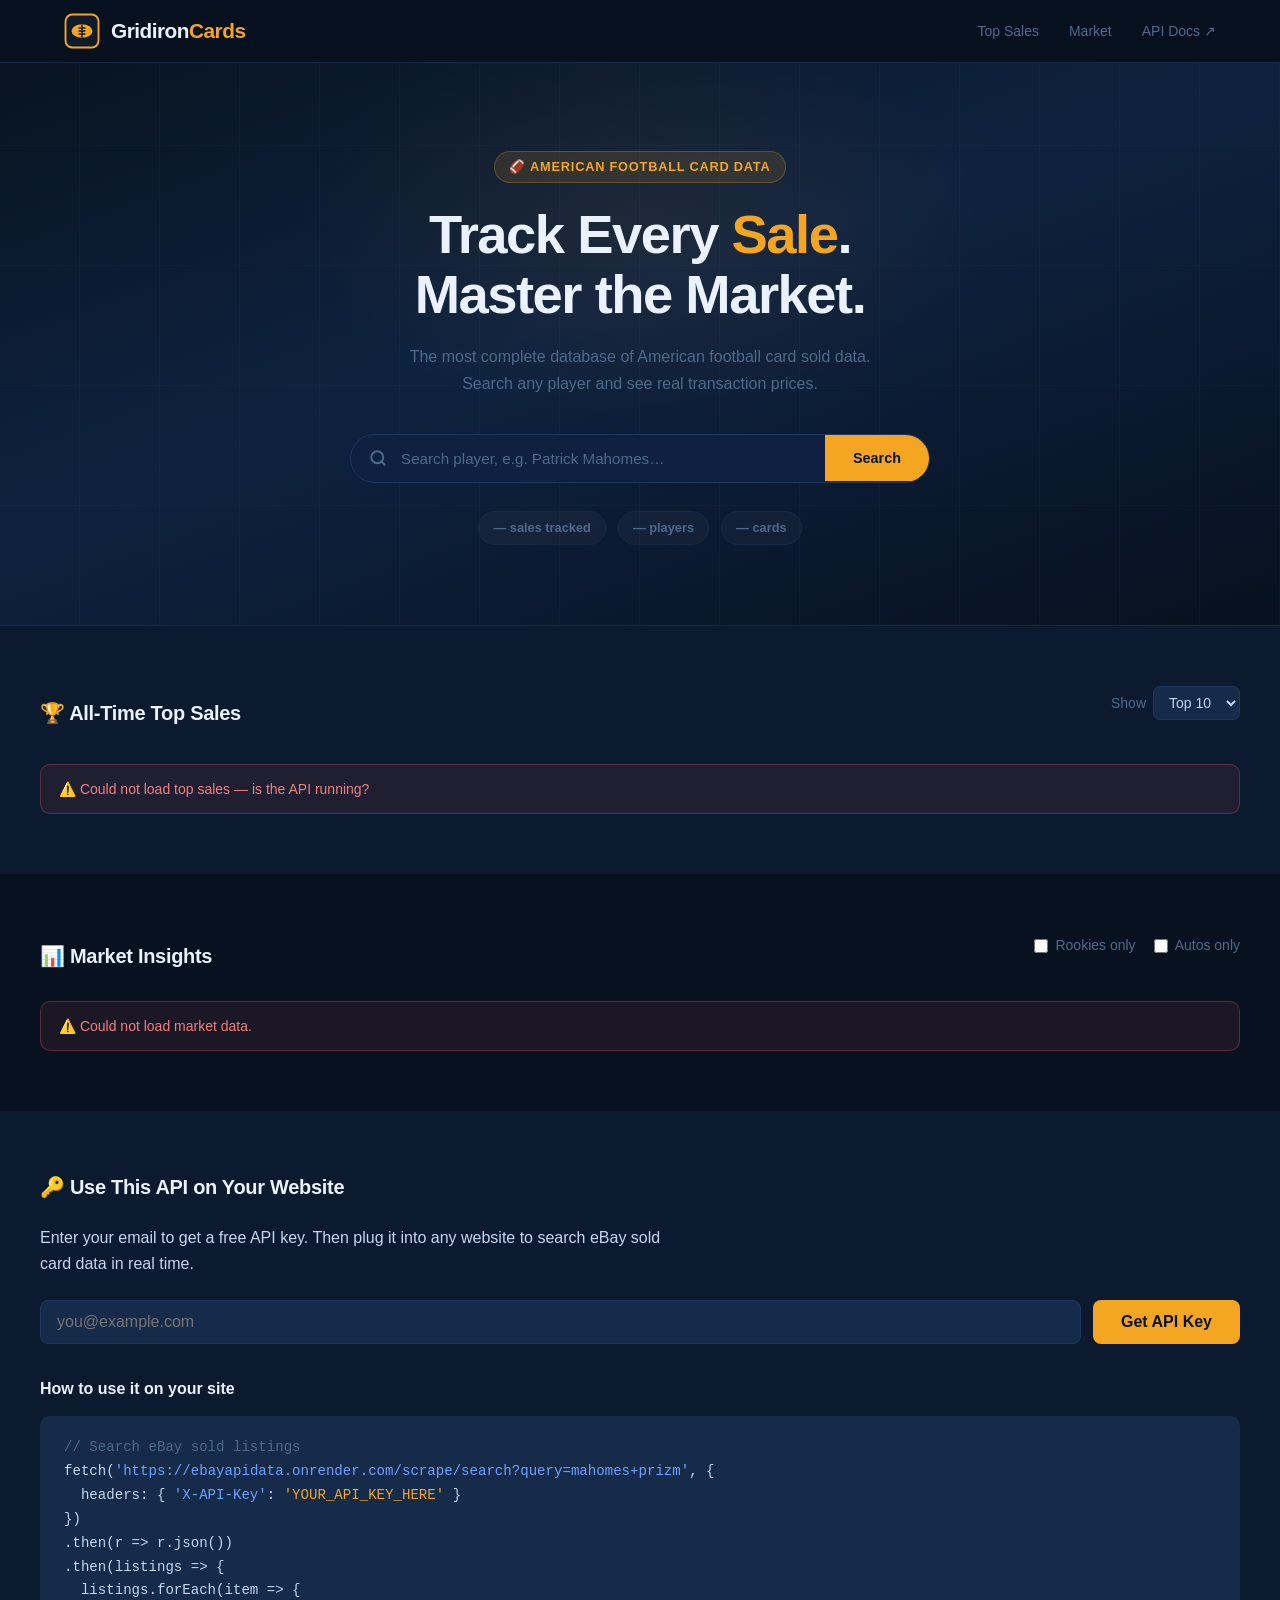
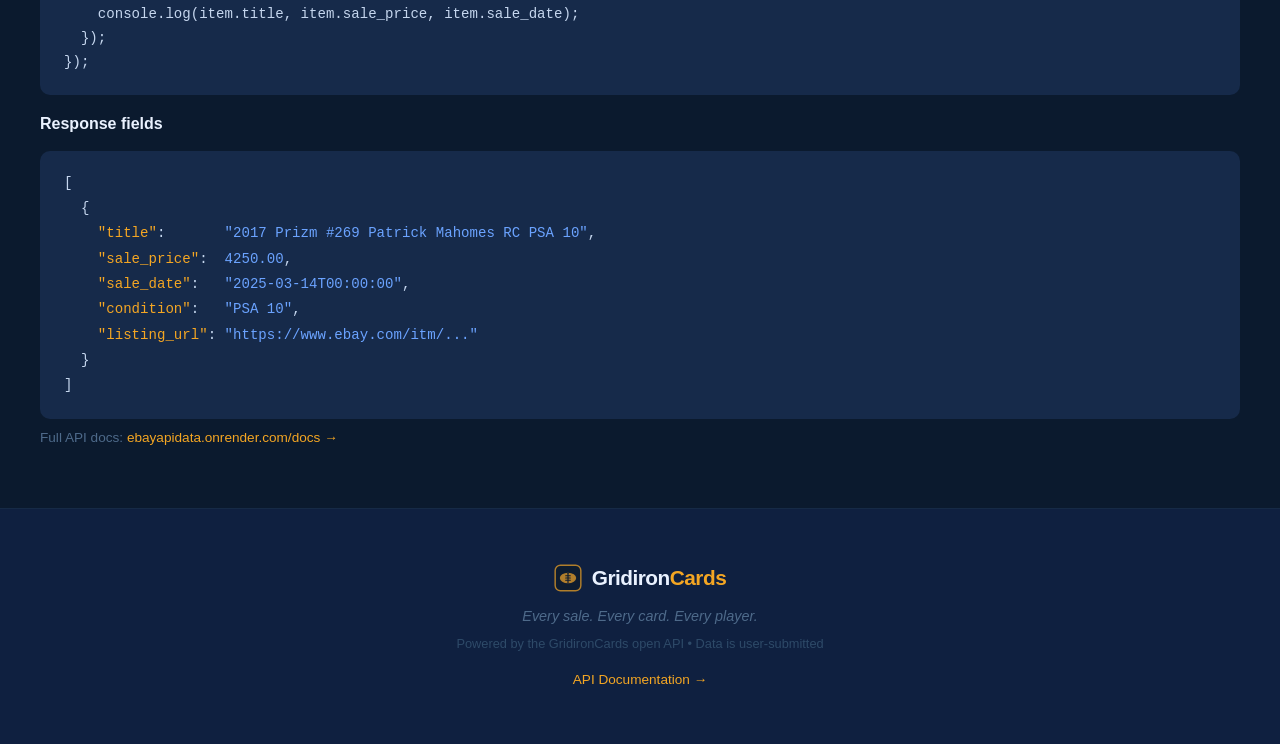
==== commit b48725a2: "Add Developer API section to website with key generator and examples Shows an email form that calls " ====
--- a/docs/index.html
+++ b/docs/index.html
@@ -115,7 +115,7 @@
       <div class="nav-links">
         <a href="#top-sales">Top Sales</a>
         <a href="#market">Market</a>
-        <a href="https://gridironcards.onrender.com/docs" target="_blank" rel="noopener">API Docs ↗</a>
+        <a href="https://ebayapidata.onrender.com/docs" target="_blank" rel="noopener">API Docs ↗</a>
       </div>
     </div>
   </nav>
@@ -182,6 +182,60 @@
     </div>
   </section>
 
+  <section id="api-access" class="section alt">
+    <div class="section-inner">
+      <h2 class="section-title">🔑 Use This API on Your Website</h2>
+      <p style="color:var(--text);margin-bottom:24px;max-width:640px">Enter your email to get a free API key. Then plug it into any website to search eBay sold card data in real time.</p>
+
+      <div style="display:flex;gap:12px;flex-wrap:wrap;margin-bottom:32px">
+        <input id="api-email" type="email" placeholder="you@example.com" autocomplete="off"
+          style="flex:1;min-width:220px;padding:12px 16px;border-radius:8px;border:1.5px solid var(--border-lit);background:var(--bg-raised);color:var(--text);font-size:1rem;outline:none">
+        <button onclick="getApiKey()"
+          style="padding:12px 28px;border-radius:8px;border:none;background:var(--gold);color:#07111F;font-weight:800;font-size:1rem;cursor:pointer">
+          Get API Key
+        </button>
+      </div>
+
+      <div id="api-key-result" style="display:none;margin-bottom:36px">
+        <div style="background:var(--bg-raised);border:1.5px solid var(--gold);border-radius:10px;padding:20px 24px">
+          <p style="color:var(--text-dim);font-size:.85rem;margin-bottom:6px">YOUR API KEY</p>
+          <div style="display:flex;align-items:center;gap:12px;flex-wrap:wrap">
+            <code id="api-key-value" style="color:var(--gold);font-size:1.05rem;word-break:break-all"></code>
+            <button onclick="copyKey()" style="padding:6px 16px;border-radius:6px;border:1px solid var(--gold);background:transparent;color:var(--gold);cursor:pointer;font-size:.85rem">Copy</button>
+          </div>
+        </div>
+      </div>
+
+      <h3 style="color:#EAF2FF;font-size:1rem;font-weight:700;margin-bottom:14px">How to use it on your site</h3>
+      <div style="background:var(--bg-raised);border-radius:10px;padding:20px 24px;overflow-x:auto;margin-bottom:16px">
+        <pre style="margin:0;color:var(--text);font-size:.88rem;line-height:1.7"><code><span style="color:var(--text-dim)">// Search eBay sold listings</span>
+fetch(<span style="color:#6BA3FF">'https://ebayapidata.onrender.com/scrape/search?query=mahomes+prizm'</span>, {
+  headers: { <span style="color:#6BA3FF">'X-API-Key'</span>: <span style="color:var(--gold)">'YOUR_API_KEY_HERE'</span> }
+})
+.then(r =&gt; r.json())
+.then(listings =&gt; {
+  listings.forEach(item =&gt; {
+    console.log(item.title, item.sale_price, item.sale_date);
+  });
+});</code></pre>
+      </div>
+
+      <h3 style="color:#EAF2FF;font-size:1rem;font-weight:700;margin-bottom:14px">Response fields</h3>
+      <div style="background:var(--bg-raised);border-radius:10px;padding:20px 24px;overflow-x:auto;margin-bottom:8px">
+        <pre style="margin:0;color:var(--text);font-size:.88rem;line-height:1.8"><code>[
+  {
+    <span style="color:var(--gold)">"title"</span>:       <span style="color:#6BA3FF">"2017 Prizm #269 Patrick Mahomes RC PSA 10"</span>,
+    <span style="color:var(--gold)">"sale_price"</span>:  <span style="color:#6BA3FF">4250.00</span>,
+    <span style="color:var(--gold)">"sale_date"</span>:   <span style="color:#6BA3FF">"2025-03-14T00:00:00"</span>,
+    <span style="color:var(--gold)">"condition"</span>:   <span style="color:#6BA3FF">"PSA 10"</span>,
+    <span style="color:var(--gold)">"listing_url"</span>: <span style="color:#6BA3FF">"https://www.ebay.com/itm/..."</span>
+  }
+]</code></pre>
+      </div>
+      <p style="color:var(--text-dim);font-size:.85rem">Full API docs: <a href="https://ebayapidata.onrender.com/docs" target="_blank" rel="noopener" style="color:var(--gold)">ebayapidata.onrender.com/docs →</a></p>
+    </div>
+  </section>
+
   <footer>
     <div class="footer-inner">
       <div class="footer-brand">
@@ -198,13 +252,13 @@
       </div>
       <p class="footer-tagline">Every sale. Every card. Every player.</p>
       <p class="footer-sub">Powered by the GridironCards open API &bull; Data is user-submitted</p>
-      <a class="footer-link" href="https://gridironcards.onrender.com/docs" target="_blank" rel="noopener">API Documentation →</a>
+      <a class="footer-link" href="https://ebayapidata.onrender.com/docs" target="_blank" rel="noopener">API Documentation →</a>
     </div>
   </footer>
 
   <script>
 const API_BASE = window.location.hostname.endsWith('github.io')
-  ? 'https://gridironcards.onrender.com'
+  ? 'https://ebayapidata.onrender.com'
   : '';
 
 function fmt$(n){return new Intl.NumberFormat('en-US',{style:'currency',currency:'USD'}).format(n)}
@@ -262,18 +316,41 @@
   setHTML('search-results-body',spinner());
   section.scrollIntoView({behavior:'smooth',block:'start'});
   try{
-    const players=await api(`/players/?name=${encodeURIComponent(query)}&limit=10`);
-    if(!players.length){countEl.textContent='0 results';setHTML('search-results-body',empty(`No players found matching "${esc(query)}".`));return}
-    const salesArrays=await Promise.all(players.map(p=>api(`/sales/?player_id=${p.id}&limit=50`)));
-    const allSales=salesArrays.flat().sort((a,b)=>b.sale_price-a.sale_price);
-    countEl.textContent=`${allSales.length} result${allSales.length!==1?'s':''}`;
-    if(!allSales.length){setHTML('search-results-body',empty('No sales recorded for this player yet.'));return}
-    const rows=allSales.map(s=>`<tr><td><div class="player-cell"><span class="player-name">${esc(s.card.player.name)}</span><span class="player-team">${esc(s.card.player.team??'')}</span></div></td><td><div class="card-cell"><span class="card-brand">${esc(s.card.year+' '+s.card.brand)}${cardBadges(s.card)}</span><span class="card-sub">${esc(s.card.variant??s.card.set_name??'—')}</span></div></td><td><span class="price">${fmt$(s.sale_price)}</span></td><td class="col-cond">${esc(s.condition??'—')}${s.grade?` <strong>${s.grade}</strong>`:''}</td><td>${fmtDate(s.sale_date)}</td><td class="col-platform"><span class="platform">${esc(s.platform??'—')}</span></td></tr>`).join('');
-    setHTML('search-results-body',`<div class="table-wrap"><table class="data-table"><thead><tr><th>Player</th><th>Card</th><th>Sale Price</th><th class="col-cond">Condition</th><th>Date Sold</th><th class="col-platform">Platform</th></tr></thead><tbody>${rows}</tbody></table></div>`);
-  }catch(e){setHTML('search-results-body',err('Search failed.'))}
+    const listings=await api(`/scrape/search?query=${encodeURIComponent(query)}&max_pages=2`);
+    countEl.textContent=`${listings.length} sold listing${listings.length!==1?'s':''}`;
+    const rows=listings.map(s=>`<tr>
+      <td colspan="2"><div class="card-cell"><span class="card-brand">${esc(s.title)}</span></div></td>
+      <td><span class="price">${fmt$(s.sale_price)}</span></td>
+      <td class="col-cond">${esc(s.condition??'—')}</td>
+      <td>${fmtDate(s.sale_date)}</td>
+      <td class="col-platform"><a href="${esc(s.listing_url)}" target="_blank" rel="noopener" style="color:var(--gold);text-decoration:underline">View ↗</a></td>
+    </tr>`).join('');
+    setHTML('search-results-body',`<div class="table-wrap"><table class="data-table"><thead><tr><th colspan="2">Listing Title</th><th>Sale Price</th><th class="col-cond">Condition</th><th>Date Sold</th><th class="col-platform">eBay Link</th></tr></thead><tbody>${rows}</tbody></table></div>`);
+  }catch(e){
+    if(e.message==='404')setHTML('search-results-body',empty(`No eBay sold listings found for "${esc(query)}". Try a different search.`));
+    else setHTML('search-results-body',err('Search failed — the API may be waking up, please try again in 30 seconds.'));
+  }
 }
 
 function clearSearch(){document.getElementById('search-results').classList.add('hidden');document.getElementById('search-input').value=''}
+
+async function getApiKey(){
+  const email=document.getElementById('api-email').value.trim();
+  if(!email){alert('Please enter your email.');return;}
+  try{
+    const r=await fetch(API_BASE+'/auth/register',{method:'POST',headers:{'Content-Type':'application/json'},body:JSON.stringify({email})});
+    const data=await r.json();
+    document.getElementById('api-key-value').textContent=data.api_key;
+    document.getElementById('api-key-result').style.display='block';
+  }catch(e){alert('Could not generate key — please try again.');}
+}
+
+function copyKey(){
+  const key=document.getElementById('api-key-value').textContent;
+  navigator.clipboard.writeText(key).then(()=>{
+    const btn=event.target;btn.textContent='Copied!';setTimeout(()=>{btn.textContent='Copy'},2000);
+  });
+}
 
 document.getElementById('search-input').addEventListener('keydown',e=>{if(e.key==='Enter')handleSearch()});
 
